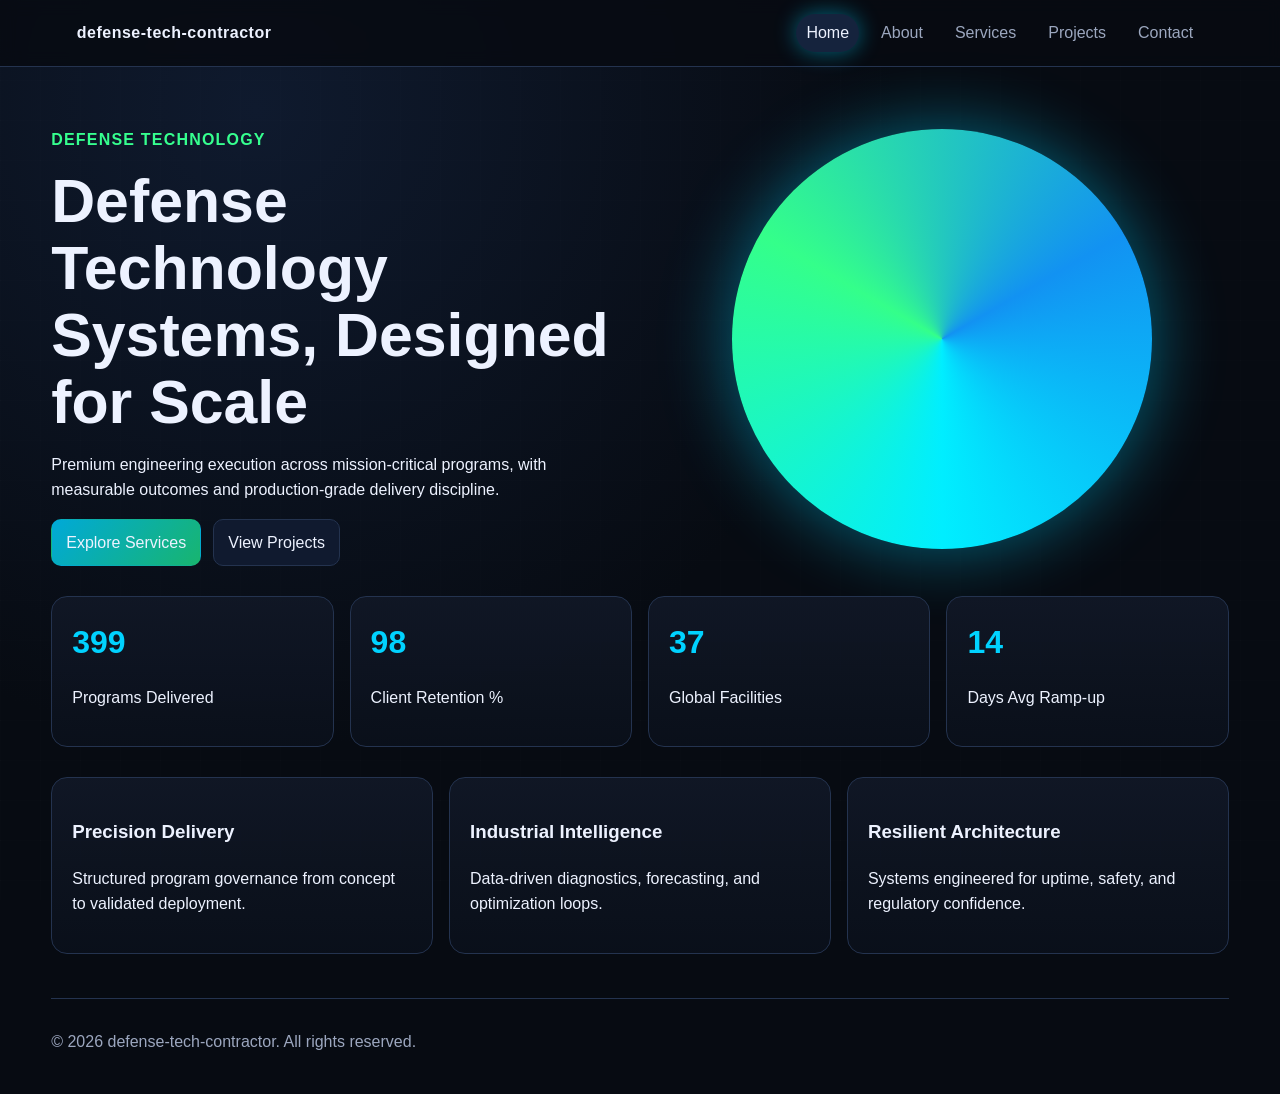
==== index.html @ 5c0191e5 "inital commit" ====
﻿<!doctype html>
<html lang="en">
<head>
    <meta charset="UTF-8">
    <meta name="viewport" content="width=device-width, initial-scale=1.0">
    <meta name="description" content="defense-tech-contractor premium industrial agency website.">
    <title>defense-tech-contractor | Home</title>
    <link rel="stylesheet" href="css/styles.css">
</head>
<body>
    <div class="bg-grid" aria-hidden="true"></div>
    <header class="site-header">
        <a class="logo" href="index.html">defense-tech-contractor</a>
        <nav>
                <a href="index.html" class="active">Home</a>
                <a href="about.html">About</a>
                <a href="services.html">Services</a>
                <a href="projects.html">Projects</a>
                <a href="contact.html">Contact</a>
        </nav>
    </header>
    <main class="container">
        <section class="hero reveal">
            <div>
                <p class="kicker">Defense Technology</p>
                <h1>Defense Technology Systems, Designed for Scale</h1>
                <p>Premium engineering execution across mission-critical programs, with measurable outcomes and production-grade delivery discipline.</p>
                <div class="hero-actions">
                    <a class="btn btn-primary" href="services.html">Explore Services</a>
                    <a class="btn" href="projects.html">View Projects</a>
                </div>
            </div>
            <div class="hero-orb" aria-hidden="true"></div>
        </section>
        <section class="stats reveal">
            <article class="card stat-card"><h3 data-counter="420">0</h3><p>Programs Delivered</p></article>
            <article class="card stat-card"><h3 data-counter="98">0</h3><p>Client Retention %</p></article>
            <article class="card stat-card"><h3 data-counter="37">0</h3><p>Global Facilities</p></article>
            <article class="card stat-card"><h3 data-counter="14">0</h3><p>Days Avg Ramp-up</p></article>
        </section>
        <section class="grid-3 reveal">
            <article class="card"><h3>Precision Delivery</h3><p>Structured program governance from concept to validated deployment.</p></article>
            <article class="card"><h3>Industrial Intelligence</h3><p>Data-driven diagnostics, forecasting, and optimization loops.</p></article>
            <article class="card"><h3>Resilient Architecture</h3><p>Systems engineered for uptime, safety, and regulatory confidence.</p></article>
        </section>
    </main>
    <footer class="site-footer">
        <p>&copy; 2026 defense-tech-contractor. All rights reserved.</p>
    </footer>
    <script src="js/script.js"></script>
</body>
</html>
---- css/styles.css ----
﻿:root {
    --bg: #070b12;
    --text: #edf2ff;
    --muted: #9ca7bf;
    --line: #24334f;
    --accent: #00d2ff;
    --accent-2: #36ff8f;
    --glow: 0 0 22px rgba(0, 210, 255, 0.45);
    --radius: 16px;
}
* { box-sizing: border-box; }
html { scroll-behavior: smooth; }
body { margin: 0; font-family: "Segoe UI", "Trebuchet MS", sans-serif; background: radial-gradient(circle at 20% 10%, #0f1a2e, var(--bg) 45%), var(--bg); color: var(--text); line-height: 1.6; }
.bg-grid { position: fixed; inset: 0; background-image: linear-gradient(rgba(255,255,255,.04) 1px, transparent 1px), linear-gradient(90deg, rgba(255,255,255,.04) 1px, transparent 1px); background-size: 40px 40px; opacity: .25; pointer-events: none; z-index: -1; }
.site-header { position: sticky; top: 0; display: flex; justify-content: space-between; align-items: center; padding: 14px 6vw; border-bottom: 1px solid var(--line); background: rgba(7, 11, 18, 0.86); backdrop-filter: blur(8px); z-index: 10; }
.logo { color: var(--text); text-decoration: none; font-weight: 700; letter-spacing: .5px; }
nav { display: flex; gap: 12px; flex-wrap: wrap; }
nav a { color: var(--muted); text-decoration: none; padding: 6px 10px; border-radius: 999px; transition: .25s ease; }
nav a:hover, nav a.active { color: var(--text); background: #15233d; box-shadow: var(--glow); }
.container { width: min(1180px, 92vw); margin: 44px auto; display: grid; gap: 30px; }
.hero, .page-hero { display: grid; grid-template-columns: repeat(2, minmax(0, 1fr)); gap: 30px; align-items: center; }
.page-hero { grid-template-columns: 1fr; }
.kicker { color: var(--accent-2); text-transform: uppercase; letter-spacing: 1.2px; font-weight: 600; }
h1 { font-size: clamp(2rem, 5vw, 3.8rem); line-height: 1.1; margin: 0 0 16px; }
h2 { font-size: clamp(1.4rem, 3vw, 2rem); margin-top: 0; }
.hero-orb { width: min(420px, 100%); aspect-ratio: 1; border-radius: 50%; margin-inline: auto; background: conic-gradient(from 180deg, #0ef, #34ff8a, #1292f2, #0ef); box-shadow: 0 0 70px rgba(0, 210, 255, .45); animation: spin 18s linear infinite; }
@keyframes spin { to { transform: rotate(360deg); } }
.hero-actions { display: flex; gap: 12px; flex-wrap: wrap; margin-top: 16px; }
.btn { border: 1px solid var(--line); color: var(--text); text-decoration: none; background: #101a2f; padding: 10px 14px; border-radius: 10px; transition: .25s ease; cursor: pointer; }
.btn:hover { transform: translateY(-2px); box-shadow: var(--glow); }
.btn-primary { background: linear-gradient(130deg, #00a9d8, #18b56f); border-color: transparent; }
.grid-3, .stats { display: grid; grid-template-columns: repeat(4, minmax(0, 1fr)); gap: 16px; }
.grid-3 { grid-template-columns: repeat(3, minmax(0, 1fr)); }
.grid-2 { display: grid; grid-template-columns: repeat(2, minmax(0, 1fr)); gap: 16px; }
.card { background: linear-gradient(180deg, rgba(17, 24, 38, 0.94), rgba(10, 16, 27, 0.96)); border: 1px solid var(--line); border-radius: var(--radius); padding: 20px; transition: .3s ease; }
.card:hover { border-color: #2f5b9a; transform: translateY(-4px); box-shadow: var(--glow); }
.stat-card h3 { font-size: 2rem; margin: 0; color: var(--accent); }
.animated-card { animation: floatCard 3.8s ease-in-out infinite alternate; }
@keyframes floatCard { from { transform: translateY(0); } to { transform: translateY(-8px); } }
.tool-section .tool-grid { display: grid; grid-template-columns: repeat(2, minmax(0, 1fr)); gap: 16px; }
#tool-form { display: grid; gap: 12px; }
#tool-form label { display: grid; gap: 6px; color: var(--muted); font-size: .95rem; }
#tool-form input { background: #0a1323; border: 1px solid var(--line); color: var(--text); border-radius: 10px; padding: 9px 11px; }
.tool-output p { min-height: 54px; }
.meter { height: 10px; border-radius: 8px; background: #1b2539; overflow: hidden; }
.meter span { display: block; width: 0; height: 100%; background: linear-gradient(90deg, var(--accent), var(--accent-2)); transition: width .45s ease; }
.contact-form input, .contact-form textarea { width: 100%; background: #0a1323; color: var(--text); border: 1px solid var(--line); border-radius: 10px; padding: 9px 11px; }
.reveal { opacity: 0; transform: translateY(18px); transition: .65s ease; }
.reveal.show { opacity: 1; transform: translateY(0); }
.site-footer { width: min(1180px, 92vw); margin: 24px auto 40px; color: var(--muted); border-top: 1px solid var(--line); padding-top: 14px; }
@media (max-width: 960px) {
    .hero, .grid-3, .grid-2, .stats, .tool-section .tool-grid { grid-template-columns: 1fr; }
    .site-header { gap: 10px; flex-direction: column; align-items: flex-start; }
}
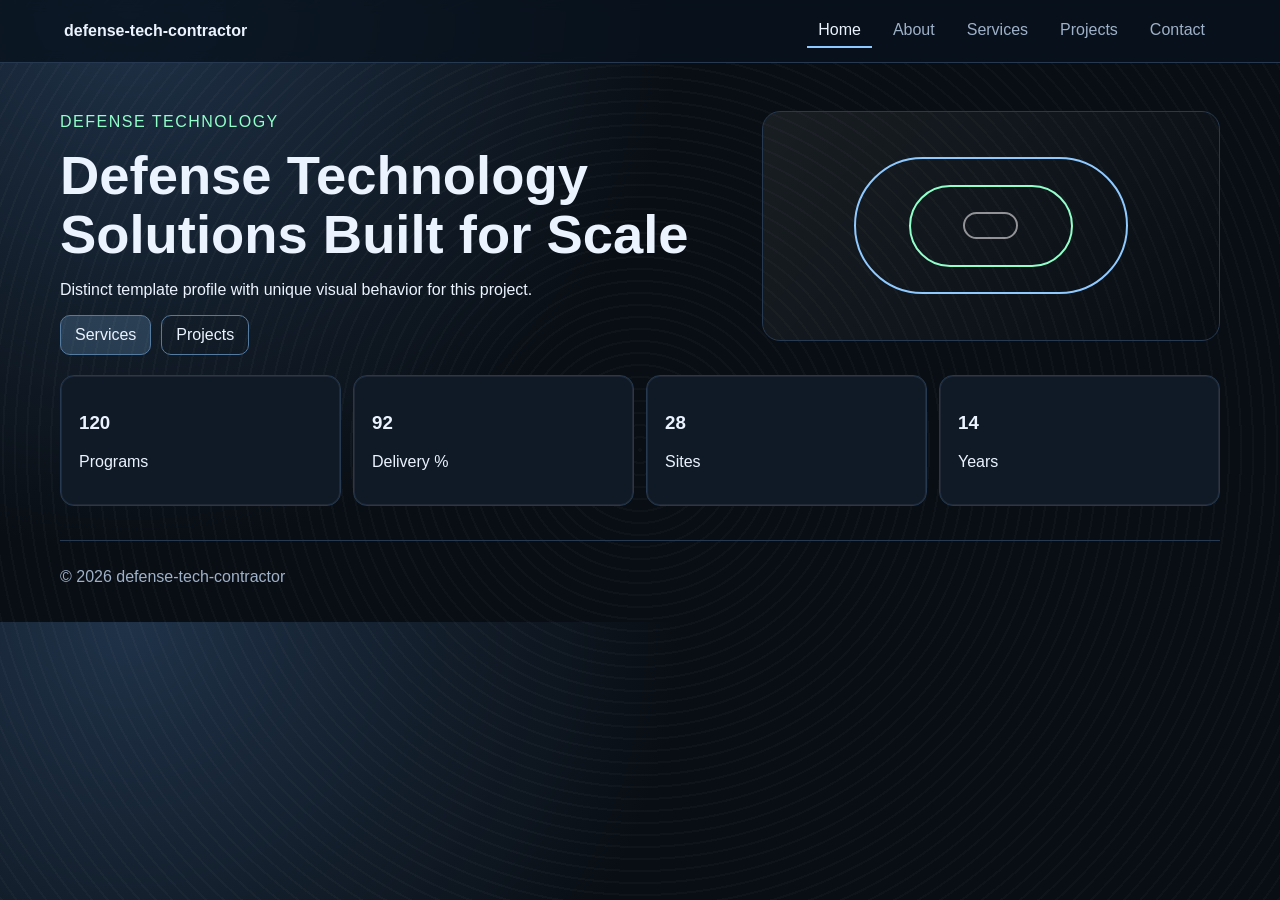
==== commit 6b50b934: "made this unique" ====
--- a/index.html
+++ b/index.html
@@ -1,52 +1,2 @@
-﻿<!doctype html>
-<html lang="en">
-<head>
-    <meta charset="UTF-8">
-    <meta name="viewport" content="width=device-width, initial-scale=1.0">
-    <meta name="description" content="defense-tech-contractor premium industrial agency website.">
-    <title>defense-tech-contractor | Home</title>
-    <link rel="stylesheet" href="css/styles.css">
-</head>
-<body>
-    <div class="bg-grid" aria-hidden="true"></div>
-    <header class="site-header">
-        <a class="logo" href="index.html">defense-tech-contractor</a>
-        <nav>
-                <a href="index.html" class="active">Home</a>
-                <a href="about.html">About</a>
-                <a href="services.html">Services</a>
-                <a href="projects.html">Projects</a>
-                <a href="contact.html">Contact</a>
-        </nav>
-    </header>
-    <main class="container">
-        <section class="hero reveal">
-            <div>
-                <p class="kicker">Defense Technology</p>
-                <h1>Defense Technology Systems, Designed for Scale</h1>
-                <p>Premium engineering execution across mission-critical programs, with measurable outcomes and production-grade delivery discipline.</p>
-                <div class="hero-actions">
-                    <a class="btn btn-primary" href="services.html">Explore Services</a>
-                    <a class="btn" href="projects.html">View Projects</a>
-                </div>
-            </div>
-            <div class="hero-orb" aria-hidden="true"></div>
-        </section>
-        <section class="stats reveal">
-            <article class="card stat-card"><h3 data-counter="420">0</h3><p>Programs Delivered</p></article>
-            <article class="card stat-card"><h3 data-counter="98">0</h3><p>Client Retention %</p></article>
-            <article class="card stat-card"><h3 data-counter="37">0</h3><p>Global Facilities</p></article>
-            <article class="card stat-card"><h3 data-counter="14">0</h3><p>Days Avg Ramp-up</p></article>
-        </section>
-        <section class="grid-3 reveal">
-            <article class="card"><h3>Precision Delivery</h3><p>Structured program governance from concept to validated deployment.</p></article>
-            <article class="card"><h3>Industrial Intelligence</h3><p>Data-driven diagnostics, forecasting, and optimization loops.</p></article>
-            <article class="card"><h3>Resilient Architecture</h3><p>Systems engineered for uptime, safety, and regulatory confidence.</p></article>
-        </section>
-    </main>
-    <footer class="site-footer">
-        <p>&copy; 2026 defense-tech-contractor. All rights reserved.</p>
-    </footer>
-    <script src="js/script.js"></script>
-</body>
-</html>
+﻿<!doctype html><html lang="en"><head><meta charset="utf-8"><meta name="viewport" content="width=device-width,initial-scale=1"><title>defense-tech-contractor | index.html</title><link rel="stylesheet" href="css/styles.css"></head><body class="nav-underline card-edge hero-split motif-target btn-line"><div class="bg"></div><header><a class="logo" href="index.html">defense-tech-contractor</a><nav><a href="index.html" class="active">Home</a><a href="about.html">About</a><a href="services.html">Services</a><a href="projects.html">Projects</a><a href="contact.html">Contact</a></nav></header><main>        <section class="hero reveal"><div><p class="kicker">Defense Technology</p><h1>Defense Technology Solutions Built for Scale</h1><p>Distinct template profile with unique visual behavior for this project.</p><div class="actions"><a class="btn primary" href="services.html">Services</a><a class="btn" href="projects.html">Projects</a></div></div><div class="hero-visual"><span></span><span></span><span></span></div></section>
+        <section class="stats reveal"><article class="card"><h3 data-counter="120">0</h3><p>Programs</p></article><article class="card"><h3 data-counter="97">0</h3><p>Delivery %</p></article><article class="card"><h3 data-counter="28">0</h3><p>Sites</p></article><article class="card"><h3 data-counter="14">0</h3><p>Years</p></article></section></main><footer><p>&copy; 2026 defense-tech-contractor</p></footer><script src="js/script.js"></script></body></html>
--- a/css/styles.css
+++ b/css/styles.css
@@ -1,54 +1,16 @@
-﻿:root {
-    --bg: #070b12;
-    --text: #edf2ff;
-    --muted: #9ca7bf;
-    --line: #24334f;
-    --accent: #00d2ff;
-    --accent-2: #36ff8f;
-    --glow: 0 0 22px rgba(0, 210, 255, 0.45);
-    --radius: 16px;
-}
-* { box-sizing: border-box; }
-html { scroll-behavior: smooth; }
-body { margin: 0; font-family: "Segoe UI", "Trebuchet MS", sans-serif; background: radial-gradient(circle at 20% 10%, #0f1a2e, var(--bg) 45%), var(--bg); color: var(--text); line-height: 1.6; }
-.bg-grid { position: fixed; inset: 0; background-image: linear-gradient(rgba(255,255,255,.04) 1px, transparent 1px), linear-gradient(90deg, rgba(255,255,255,.04) 1px, transparent 1px); background-size: 40px 40px; opacity: .25; pointer-events: none; z-index: -1; }
-.site-header { position: sticky; top: 0; display: flex; justify-content: space-between; align-items: center; padding: 14px 6vw; border-bottom: 1px solid var(--line); background: rgba(7, 11, 18, 0.86); backdrop-filter: blur(8px); z-index: 10; }
-.logo { color: var(--text); text-decoration: none; font-weight: 700; letter-spacing: .5px; }
-nav { display: flex; gap: 12px; flex-wrap: wrap; }
-nav a { color: var(--muted); text-decoration: none; padding: 6px 10px; border-radius: 999px; transition: .25s ease; }
-nav a:hover, nav a.active { color: var(--text); background: #15233d; box-shadow: var(--glow); }
-.container { width: min(1180px, 92vw); margin: 44px auto; display: grid; gap: 30px; }
-.hero, .page-hero { display: grid; grid-template-columns: repeat(2, minmax(0, 1fr)); gap: 30px; align-items: center; }
-.page-hero { grid-template-columns: 1fr; }
-.kicker { color: var(--accent-2); text-transform: uppercase; letter-spacing: 1.2px; font-weight: 600; }
-h1 { font-size: clamp(2rem, 5vw, 3.8rem); line-height: 1.1; margin: 0 0 16px; }
-h2 { font-size: clamp(1.4rem, 3vw, 2rem); margin-top: 0; }
-.hero-orb { width: min(420px, 100%); aspect-ratio: 1; border-radius: 50%; margin-inline: auto; background: conic-gradient(from 180deg, #0ef, #34ff8a, #1292f2, #0ef); box-shadow: 0 0 70px rgba(0, 210, 255, .45); animation: spin 18s linear infinite; }
-@keyframes spin { to { transform: rotate(360deg); } }
-.hero-actions { display: flex; gap: 12px; flex-wrap: wrap; margin-top: 16px; }
-.btn { border: 1px solid var(--line); color: var(--text); text-decoration: none; background: #101a2f; padding: 10px 14px; border-radius: 10px; transition: .25s ease; cursor: pointer; }
-.btn:hover { transform: translateY(-2px); box-shadow: var(--glow); }
-.btn-primary { background: linear-gradient(130deg, #00a9d8, #18b56f); border-color: transparent; }
-.grid-3, .stats { display: grid; grid-template-columns: repeat(4, minmax(0, 1fr)); gap: 16px; }
-.grid-3 { grid-template-columns: repeat(3, minmax(0, 1fr)); }
-.grid-2 { display: grid; grid-template-columns: repeat(2, minmax(0, 1fr)); gap: 16px; }
-.card { background: linear-gradient(180deg, rgba(17, 24, 38, 0.94), rgba(10, 16, 27, 0.96)); border: 1px solid var(--line); border-radius: var(--radius); padding: 20px; transition: .3s ease; }
-.card:hover { border-color: #2f5b9a; transform: translateY(-4px); box-shadow: var(--glow); }
-.stat-card h3 { font-size: 2rem; margin: 0; color: var(--accent); }
-.animated-card { animation: floatCard 3.8s ease-in-out infinite alternate; }
-@keyframes floatCard { from { transform: translateY(0); } to { transform: translateY(-8px); } }
-.tool-section .tool-grid { display: grid; grid-template-columns: repeat(2, minmax(0, 1fr)); gap: 16px; }
-#tool-form { display: grid; gap: 12px; }
-#tool-form label { display: grid; gap: 6px; color: var(--muted); font-size: .95rem; }
-#tool-form input { background: #0a1323; border: 1px solid var(--line); color: var(--text); border-radius: 10px; padding: 9px 11px; }
-.tool-output p { min-height: 54px; }
-.meter { height: 10px; border-radius: 8px; background: #1b2539; overflow: hidden; }
-.meter span { display: block; width: 0; height: 100%; background: linear-gradient(90deg, var(--accent), var(--accent-2)); transition: width .45s ease; }
-.contact-form input, .contact-form textarea { width: 100%; background: #0a1323; color: var(--text); border: 1px solid var(--line); border-radius: 10px; padding: 9px 11px; }
-.reveal { opacity: 0; transform: translateY(18px); transition: .65s ease; }
-.reveal.show { opacity: 1; transform: translateY(0); }
-.site-footer { width: min(1180px, 92vw); margin: 24px auto 40px; color: var(--muted); border-top: 1px solid var(--line); padding-top: 14px; }
-@media (max-width: 960px) {
-    .hero, .grid-3, .grid-2, .stats, .tool-section .tool-grid { grid-template-columns: 1fr; }
-    .site-header { gap: 10px; flex-direction: column; align-items: flex-start; }
-}
+﻿:root{--a:#8ec9ff;--b:#90ffc9;--bg:#090e14;--g:#1f3248;--f:'Tahoma',sans-serif;--t:#ebf3ff;--m:#9fb1c9;--l:#263950}*{box-sizing:border-box}html{scroll-behavior:smooth}body{margin:0;font-family:var(--f);color:var(--t);background:radial-gradient(circle at 10% 0%,var(--g),var(--bg) 42%),var(--bg)}.bg{position:fixed;inset:0;opacity:.2;pointer-events:none;z-index:-1}
+body.motif-rings .bg{background:radial-gradient(circle,#fff2 1px,transparent 1px);background-size:22px 22px}body.motif-mesh .bg{background-image:linear-gradient(#fff2 1px,transparent 1px),linear-gradient(90deg,#fff2 1px,transparent 1px);background-size:34px 34px}body.motif-radar .bg{background:radial-gradient(circle at 70% 20%,#fff3,transparent 30%)}body.motif-leaf .bg{background:linear-gradient(120deg,#fff2,transparent)}body.motif-strata .bg{background:repeating-linear-gradient(160deg,#fff1,#fff1 2px,transparent 2px,transparent 18px)}body.motif-vector .bg{background:linear-gradient(45deg,#fff2 1px,transparent 1px);background-size:26px 26px}body.motif-grain .bg{background:radial-gradient(#fff2 1px,transparent 1px);background-size:14px 14px}body.motif-signal .bg{background:repeating-radial-gradient(circle at 65% 35%,#fff2 0 2px,transparent 2px 18px)}body.motif-silicon .bg{background:linear-gradient(90deg,#fff2,transparent)}body.motif-matrix .bg{background:repeating-linear-gradient(0deg,#fff2,#fff2 1px,transparent 1px,transparent 12px)}body.motif-route .bg{background:linear-gradient(130deg,#fff2,transparent)}body.motif-grid .bg{background-image:linear-gradient(#fff2 1px,transparent 1px),linear-gradient(90deg,#fff2 1px,transparent 1px);background-size:40px 40px}body.motif-beam .bg{background:linear-gradient(90deg,transparent,#fff2,transparent)}body.motif-forge .bg{background:radial-gradient(circle at 20% 20%,#fff3,transparent 32%)}body.motif-nodes .bg{background:radial-gradient(circle,#fff2 2px,transparent 2px);background-size:28px 28px}body.motif-dashboard .bg{background:linear-gradient(0deg,#fff2 2px,transparent 2px);background-size:100% 28px}body.motif-target .bg{background:repeating-radial-gradient(circle,#fff2 0 2px,transparent 2px 12px)}body.motif-orbit .bg{background:radial-gradient(circle at 30% 40%,#fff2,transparent 30%)}body.motif-arm .bg{background:linear-gradient(45deg,#fff2 2px,transparent 2px);background-size:24px 24px}body.motif-factory .bg{background:repeating-linear-gradient(90deg,#fff2,#fff2 4px,transparent 4px,transparent 20px)}
+header{position:sticky;top:0;display:flex;justify-content:space-between;align-items:center;gap:10px;padding:14px 5vw;background:#08121dcc;border-bottom:1px solid var(--l);backdrop-filter:blur(6px)}.logo{color:var(--t);text-decoration:none;font-weight:700}nav{display:flex;gap:10px;flex-wrap:wrap}nav a{color:var(--m);text-decoration:none;padding:7px 11px;transition:.2s}
+body.nav-pill nav a{border:1px solid transparent;border-radius:999px}body.nav-pill nav a:hover,body.nav-pill nav a.active{color:var(--t);border-color:var(--l);background:#17273a}
+body.nav-underline nav a{border-bottom:2px solid transparent}body.nav-underline nav a:hover,body.nav-underline nav a.active{color:var(--t);border-color:var(--a)}
+body.nav-box nav a{border:1px solid var(--l);border-radius:8px}body.nav-box nav a:hover,body.nav-box nav a.active{color:var(--t)}
+main{width:min(1160px,92vw);margin:34px auto;display:grid;gap:20px}h1{font-size:clamp(2rem,5vw,3.4rem);line-height:1.08;margin:0 0 10px}.kicker{text-transform:uppercase;letter-spacing:1.5px;color:var(--b)}
+.hero{display:grid;gap:14px;align-items:center}body.hero-split .hero{grid-template-columns:1.2fr .8fr}body.hero-stack .hero{grid-template-columns:1fr}.hero-visual{min-height:230px;border:1px solid var(--l);border-radius:18px;position:relative;overflow:hidden;background:linear-gradient(130deg,#fff1,#fff0)}.hero-visual span{position:absolute;inset:20%;border:2px solid var(--a);border-radius:999px;animation:wave 2.2s ease-in-out infinite}.hero-visual span:nth-child(2){inset:32%;border-color:var(--b);animation-delay:.4s}.hero-visual span:nth-child(3){inset:44%;border-color:#fff8;animation-delay:.8s}@keyframes wave{0%{transform:scale(.82);opacity:.9}100%{transform:scale(1.55);opacity:.08}}
+.actions{display:flex;gap:10px;flex-wrap:wrap;margin-top:10px}.btn{text-decoration:none;padding:10px 14px;border-radius:10px;cursor:pointer;transition:.2s}.btn:hover{transform:translateY(-2px)}
+body.btn-solid .btn{border:1px solid var(--l);background:#112033;color:var(--t)}body.btn-solid .btn.primary{border:none;background:linear-gradient(130deg,var(--a),var(--b));color:#021522}
+body.btn-line .btn{border:1px solid color-mix(in srgb,var(--a) 45%,var(--l));background:transparent;color:var(--t)}body.btn-line .btn.primary{background:color-mix(in srgb,var(--a) 20%,transparent)}
+.stats{display:grid;grid-template-columns:repeat(4,minmax(0,1fr));gap:12px}.cols,.tool-grid{display:grid;grid-template-columns:repeat(2,minmax(0,1fr));gap:12px}.card{padding:18px;border-radius:14px;transition:.25s}
+body.card-glow .card{background:linear-gradient(180deg,#152335,#0e1826);border:1px solid var(--l)}body.card-glow .card:hover{box-shadow:0 0 22px color-mix(in srgb,var(--a) 45%,transparent);transform:translateY(-4px)}
+body.card-soft .card{background:linear-gradient(180deg,#1a2533,#121a25);border:1px solid #fff1}body.card-soft .card:hover{transform:translateY(-3px)}
+body.card-edge .card{background:#101a27;border:1px solid var(--l);box-shadow:inset 0 0 0 1px #fff1}body.card-edge .card:hover{border-color:var(--a);transform:translateY(-3px)}
+.list{margin:0;padding-left:18px;display:grid;gap:8px}label{display:grid;gap:6px;color:var(--m)}input,textarea{width:100%;background:#0a1320;color:var(--t);border:1px solid var(--l);border-radius:8px;padding:9px}#tool-form{display:grid;gap:10px}.meter{height:10px;background:#1a283b;border-radius:7px;overflow:hidden}.meter span{display:block;height:100%;width:0;background:linear-gradient(90deg,var(--a),var(--b));transition:width .45s}.reveal{opacity:0;transform:translateY(14px);transition:.6s}.reveal.show{opacity:1;transform:none}footer{width:min(1160px,92vw);margin:18px auto 36px;padding-top:11px;border-top:1px solid var(--l);color:var(--m)}@media (max-width:900px){.hero,.stats,.cols,.tool-grid{grid-template-columns:1fr}header{flex-direction:column;align-items:flex-start}}
